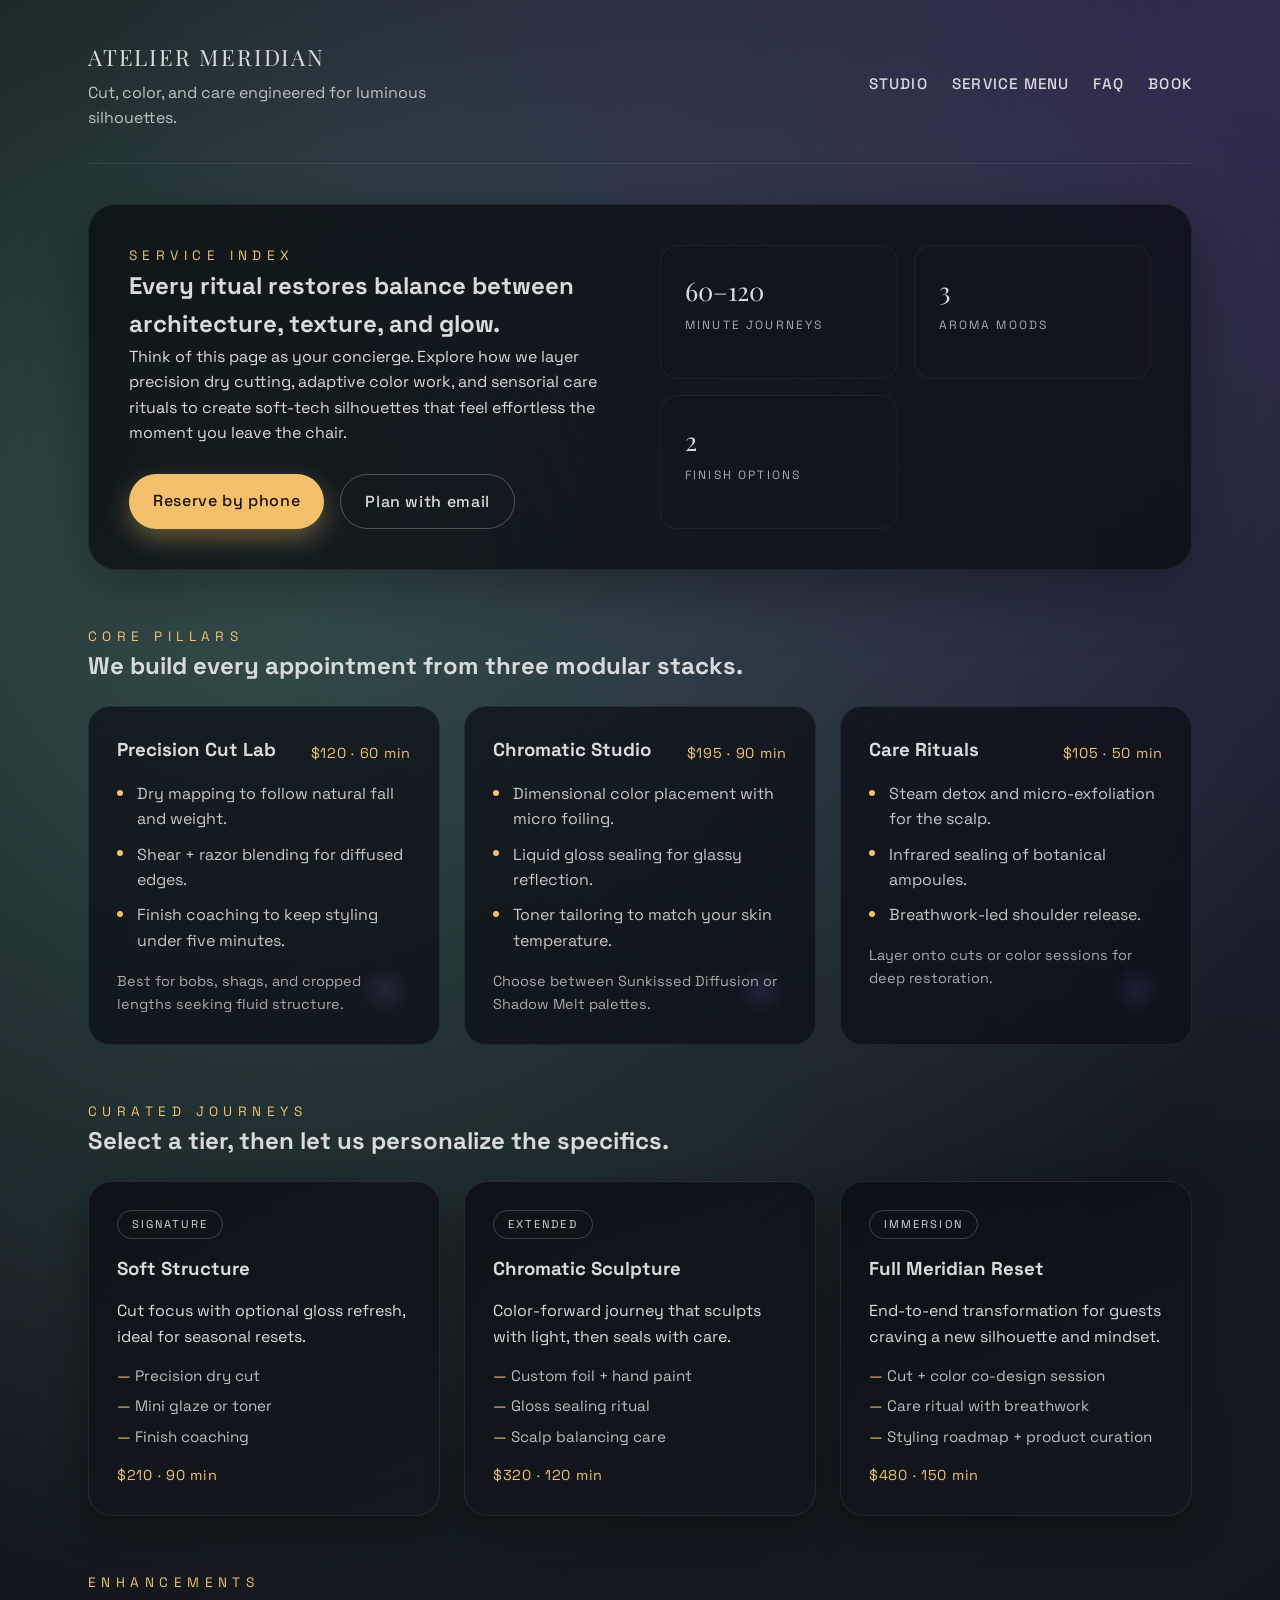
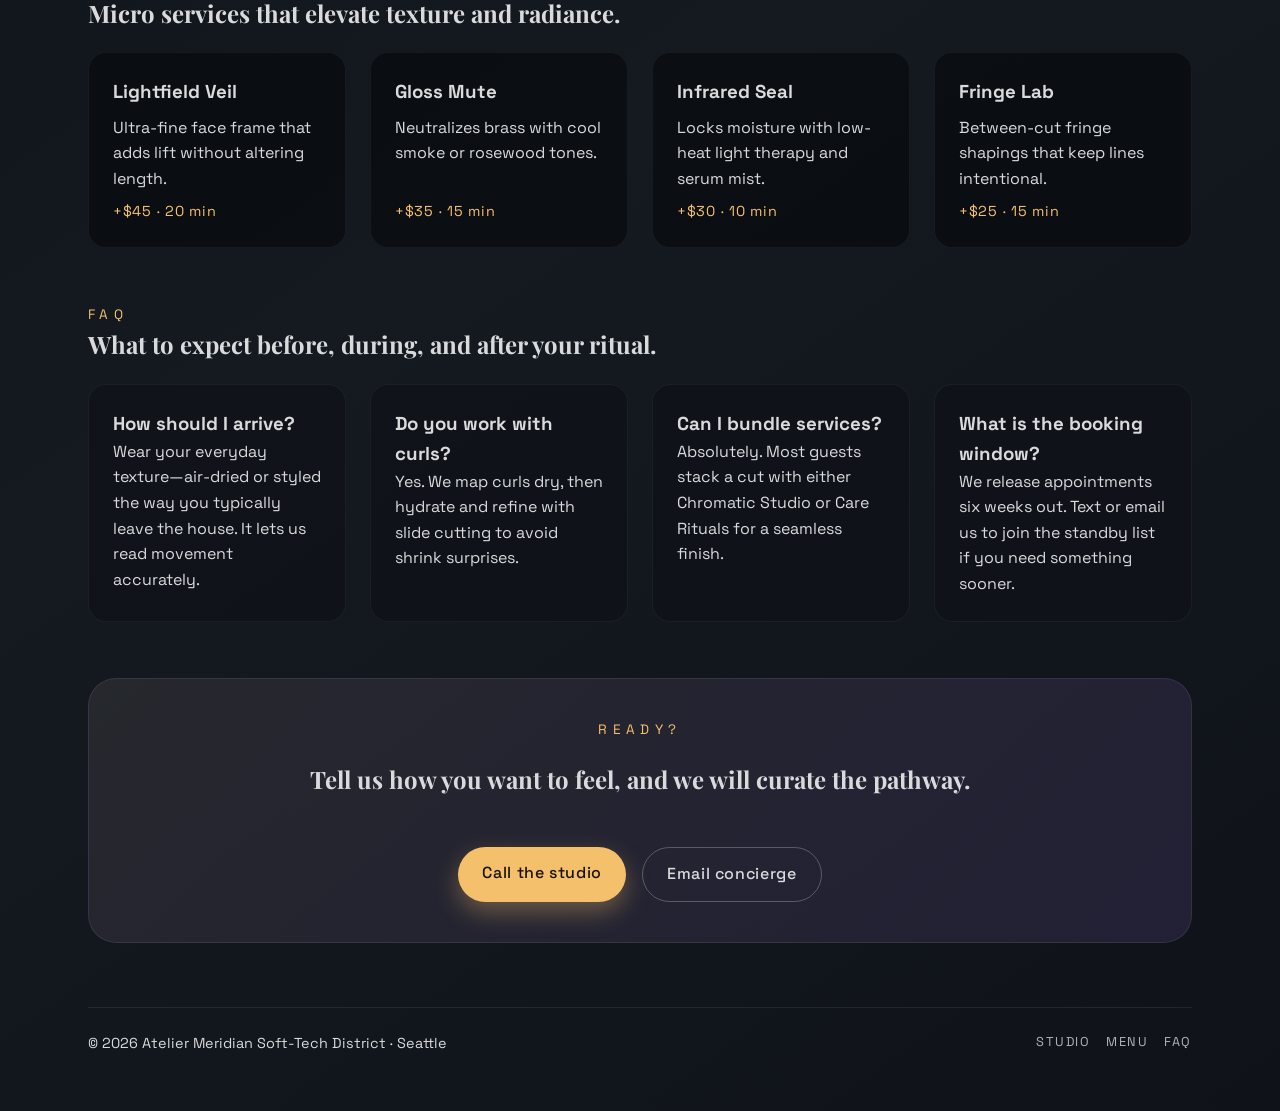
==== services.html @ 2eef6922 "Update README, add services page, and enhance navigation links" ====
<!DOCTYPE html>
<html lang="en">
<head>
    <meta charset="UTF-8">
    <meta name="viewport" content="width=device-width, initial-scale=1.0">
    <title>Services — Atelier Meridian</title>
    <link rel="preconnect" href="https://fonts.googleapis.com">
    <link rel="preconnect" href="https://fonts.gstatic.com" crossorigin>
    <link href="https://fonts.googleapis.com/css2?family=Playfair+Display:wght@500;600&family=Space+Grotesk:wght@400;500&display=swap" rel="stylesheet">
    <link rel="stylesheet" href="styles.css">
</head>
<body>
    <div class="page-shell service-page">
        <header class="hero-header">
            <div class="brand-block">
                <span class="studio-tag">Atelier Meridian</span>
                <p class="studio-note">Cut, color, and care engineered for luminous silhouettes.</p>
            </div>
            <nav class="nav-menu" aria-label="Primary">
                <a href="index.html#home">Studio</a>
                <a href="#cuts">Service Menu</a>
                <a href="#faq">FAQ</a>
                <a href="index.html#booking">Book</a>
            </nav>
        </header>

        <main>
            <section class="services-hero">
                <div class="hero-copy">
                    <p class="eyebrow">Service Index</p>
                    <h1>Every ritual restores balance between architecture, texture, and glow.</h1>
                    <p class="lede">Think of this page as your concierge. Explore how we layer precision dry cutting, adaptive color work, and sensorial care rituals to create soft-tech silhouettes that feel effortless the moment you leave the chair.</p>
                    <div class="hero-cta">
                        <a class="primary" href="tel:+1234567890">Reserve by phone</a>
                        <a class="secondary" href="mailto:hello@ateliermeridian.com?subject=Service%20Inquiry">Plan with email</a>
                    </div>
                </div>
                <div class="service-metrics" aria-label="Key service metrics">
                    <div class="metric">
                        <span class="metric-value">60–120</span>
                        <span class="metric-label">minute journeys</span>
                    </div>
                    <div class="metric">
                        <span class="metric-value">3</span>
                        <span class="metric-label">aroma moods</span>
                    </div>
                    <div class="metric">
                        <span class="metric-value">2</span>
                        <span class="metric-label">finish options</span>
                    </div>
                </div>
            </section>

            <section class="service-stacks" id="cuts">
                <header>
                    <p class="eyebrow">Core Pillars</p>
                    <h2>We build every appointment from three modular stacks.</h2>
                </header>
                <div class="stack-grid">
                    <article class="stack-card">
                        <div class="stack-header">
                            <h3>Precision Cut Lab</h3>
                            <span class="price">$120 · 60 min</span>
                        </div>
                        <ul class="service-list">
                            <li>Dry mapping to follow natural fall and weight.</li>
                            <li>Shear + razor blending for diffused edges.</li>
                            <li>Finish coaching to keep styling under five minutes.</li>
                        </ul>
                        <p class="stack-note">Best for bobs, shags, and cropped lengths seeking fluid structure.</p>
                    </article>
                    <article class="stack-card">
                        <div class="stack-header">
                            <h3>Chromatic Studio</h3>
                            <span class="price">$195 · 90 min</span>
                        </div>
                        <ul class="service-list">
                            <li>Dimensional color placement with micro foiling.</li>
                            <li>Liquid gloss sealing for glassy reflection.</li>
                            <li>Toner tailoring to match your skin temperature.</li>
                        </ul>
                        <p class="stack-note">Choose between Sunkissed Diffusion or Shadow Melt palettes.</p>
                    </article>
                    <article class="stack-card">
                        <div class="stack-header">
                            <h3>Care Rituals</h3>
                            <span class="price">$105 · 50 min</span>
                        </div>
                        <ul class="service-list">
                            <li>Steam detox and micro-exfoliation for the scalp.</li>
                            <li>Infrared sealing of botanical ampoules.</li>
                            <li>Breathwork-led shoulder release.</li>
                        </ul>
                        <p class="stack-note">Layer onto cuts or color sessions for deep restoration.</p>
                    </article>
                </div>
            </section>

            <section class="ritual-tiers" id="tiers">
                <header>
                    <p class="eyebrow">Curated Journeys</p>
                    <h2>Select a tier, then let us personalize the specifics.</h2>
                </header>
                <div class="tier-grid">
                    <article class="tier-card">
                        <div class="tier-badge">Signature</div>
                        <h3>Soft Structure</h3>
                        <p>Cut focus with optional gloss refresh, ideal for seasonal resets.</p>
                        <ul>
                            <li>Precision dry cut</li>
                            <li>Mini glaze or toner</li>
                            <li>Finish coaching</li>
                        </ul>
                        <span class="price">$210 · 90 min</span>
                    </article>
                    <article class="tier-card">
                        <div class="tier-badge">Extended</div>
                        <h3>Chromatic Sculpture</h3>
                        <p>Color-forward journey that sculpts with light, then seals with care.</p>
                        <ul>
                            <li>Custom foil + hand paint</li>
                            <li>Gloss sealing ritual</li>
                            <li>Scalp balancing care</li>
                        </ul>
                        <span class="price">$320 · 120 min</span>
                    </article>
                    <article class="tier-card">
                        <div class="tier-badge">Immersion</div>
                        <h3>Full Meridian Reset</h3>
                        <p>End-to-end transformation for guests craving a new silhouette and mindset.</p>
                        <ul>
                            <li>Cut + color co-design session</li>
                            <li>Care ritual with breathwork</li>
                            <li>Styling roadmap + product curation</li>
                        </ul>
                        <span class="price">$480 · 150 min</span>
                    </article>
                </div>
            </section>

            <section class="addons" id="addons">
                <header>
                    <p class="eyebrow">Enhancements</p>
                    <h2>Micro services that elevate texture and radiance.</h2>
                </header>
                <div class="addon-grid">
                    <article>
                        <h3>Lightfield Veil</h3>
                        <p>Ultra-fine face frame that adds lift without altering length.</p>
                        <span class="price">+$45 · 20 min</span>
                    </article>
                    <article>
                        <h3>Gloss Mute</h3>
                        <p>Neutralizes brass with cool smoke or rosewood tones.</p>
                        <span class="price">+$35 · 15 min</span>
                    </article>
                    <article>
                        <h3>Infrared Seal</h3>
                        <p>Locks moisture with low-heat light therapy and serum mist.</p>
                        <span class="price">+$30 · 10 min</span>
                    </article>
                    <article>
                        <h3>Fringe Lab</h3>
                        <p>Between-cut fringe shapings that keep lines intentional.</p>
                        <span class="price">+$25 · 15 min</span>
                    </article>
                </div>
            </section>

            <section class="service-faq" id="faq">
                <header>
                    <p class="eyebrow">FAQ</p>
                    <h2>What to expect before, during, and after your ritual.</h2>
                </header>
                <div class="faq-grid">
                    <article class="faq-item">
                        <h3>How should I arrive?</h3>
                        <p>Wear your everyday texture—air-dried or styled the way you typically leave the house. It lets us read movement accurately.</p>
                    </article>
                    <article class="faq-item">
                        <h3>Do you work with curls?</h3>
                        <p>Yes. We map curls dry, then hydrate and refine with slide cutting to avoid shrink surprises.</p>
                    </article>
                    <article class="faq-item">
                        <h3>Can I bundle services?</h3>
                        <p>Absolutely. Most guests stack a cut with either Chromatic Studio or Care Rituals for a seamless finish.</p>
                    </article>
                    <article class="faq-item">
                        <h3>What is the booking window?</h3>
                        <p>We release appointments six weeks out. Text or email us to join the standby list if you need something sooner.</p>
                    </article>
                </div>
            </section>

            <section class="service-cta-final">
                <p class="eyebrow">Ready?</p>
                <h2>Tell us how you want to feel, and we will curate the pathway.</h2>
                <div class="hero-cta">
                    <a class="primary" href="tel:+1234567890">Call the studio</a>
                    <a class="secondary" href="mailto:hello@ateliermeridian.com?subject=Book%20a%20Ritual">Email concierge</a>
                </div>
            </section>
        </main>

        <footer class="site-footer">
            <div>
                <span>© 2026 Atelier Meridian</span>
                <span>Soft-Tech District · Seattle</span>
            </div>
            <div class="footer-nav">
                <a href="index.html#home">Studio</a>
                <a href="#cuts">Menu</a>
                <a href="#faq">FAQ</a>
            </div>
        </footer>
    </div>
</body>
</html>
---- styles.css ----
:root {
    --ink: #0e1116;
    --charcoal: #1d232b;
    --sand: #f3efe8;
    --gold: #f5c06b;
    --blush: #ffdad2;
    --glow: #8cd7c4;
    --accent: #a37bff;
    --text: #d9dadc;
}

* {
    box-sizing: border-box;
    margin: 0;
    padding: 0;
}

body {
    font-family: "Space Grotesk", "Segoe UI", sans-serif;
    background: radial-gradient(circle at top right, rgba(163, 123, 255, 0.25), transparent 40%),
                radial-gradient(circle at 20% 20%, rgba(140, 215, 196, 0.3), transparent 45%),
                linear-gradient(145deg, #0a0d12, #141a20 60%, #0f1319);
    color: var(--text);
    min-height: 100vh;
    line-height: 1.6;
}

.page-shell {
    max-width: 1200px;
    margin: 0 auto;
    padding: 2.5rem clamp(1rem, 4vw, 3rem) 3.5rem;
}

.service-page main {
    margin-top: 2.5rem;
    gap: 3.5rem;
}

.services-hero {
    display: grid;
    grid-template-columns: repeat(auto-fit, minmax(280px, 1fr));
    gap: 2.5rem;
    padding: 2.5rem;
    border-radius: 28px;
    background: rgba(8, 10, 15, 0.72);
    border: 1px solid rgba(255, 255, 255, 0.06);
    box-shadow: 0 20px 60px rgba(0, 0, 0, 0.35);
}

.service-metrics {
    display: grid;
    grid-template-columns: repeat(auto-fit, minmax(160px, 1fr));
    gap: 1rem;
}

.metric {
    padding: 1.5rem;
    border-radius: 18px;
    background: rgba(20, 22, 30, 0.7);
    border: 1px solid rgba(255, 255, 255, 0.05);
}

.metric-value {
    display: block;
    font-family: "Playfair Display", serif;
    font-size: 1.6rem;
}

.metric-label {
    letter-spacing: 0.18em;
    text-transform: uppercase;
    font-size: 0.75rem;
    color: rgba(217, 218, 220, 0.75);
}

.hero-header {
    display: flex;
    flex-wrap: wrap;
    justify-content: space-between;
    align-items: center;
    gap: 1.5rem;
    padding-bottom: 2rem;
    border-bottom: 1px solid rgba(255, 255, 255, 0.08);
}

.brand-block {
    max-width: 420px;
}

.studio-tag {
    font-family: "Playfair Display", serif;
    font-size: 1.4rem;
    letter-spacing: 0.08em;
    text-transform: uppercase;
}

.studio-note {
    margin-top: 0.25rem;
    color: rgba(217, 218, 220, 0.85);
}

.nav-menu {
    display: flex;
    gap: 1.5rem;
    font-size: 0.95rem;
}

.nav-menu a {
    text-decoration: none;
    color: var(--text);
    letter-spacing: 0.08em;
    text-transform: uppercase;
    font-weight: 500;
    position: relative;
    padding-bottom: 0.15rem;
    transition: color 0.2s ease;
}

.nav-menu a::after {
    content: "";
    position: absolute;
    left: 0;
    bottom: 0;
    width: 100%;
    height: 1px;
    background: var(--gold);
    transform: scaleX(0);
    transform-origin: left;
    transition: transform 0.25s ease;
}

.nav-menu a:hover {
    color: var(--gold);
}

.nav-menu a:hover::after {
    transform: scaleX(1);
}

main {
    display: flex;
    flex-direction: column;
    gap: 4.5rem;
    margin-top: 3rem;
}

.hero {
    display: grid;
    grid-template-columns: repeat(auto-fit, minmax(280px, 1fr));
    gap: 2rem;
    padding: 2.5rem;
    border-radius: 24px;
    background: rgba(8, 10, 15, 0.65);
    box-shadow: 0 20px 50px rgba(0, 0, 0, 0.35);
    border: 1px solid rgba(255, 255, 255, 0.05);
    position: relative;
    overflow: hidden;
}

.hero::before {
    content: "";
    position: absolute;
    inset: -40% auto auto 40%;
    width: 200px;
    height: 200px;
    background: radial-gradient(circle, rgba(245, 192, 107, 0.6), transparent 60%);
    animation: floatGlow 8s ease-in-out infinite;
}

@keyframes floatGlow {
    0%, 100% { transform: translateY(0); opacity: 0.9; }
    50% { transform: translateY(-20px); opacity: 0.5; }
}

.hero-content h1 {
    font-family: "Playfair Display", serif;
    font-size: clamp(2.6rem, 5vw, 3.8rem);
    line-height: 1.1;
    margin: 0.75rem 0 1rem;
}

.hero-content .lede {
    color: rgba(217, 218, 220, 0.85);
    max-width: 460px;
}

.eyebrow {
    font-size: 0.85rem;
    letter-spacing: 0.4em;
    text-transform: uppercase;
    color: var(--gold);
}

.hero-cta {
    margin-top: 1.75rem;
    display: flex;
    flex-wrap: wrap;
    gap: 1rem;
}

.hero-cta a,
.contact-options a {
    text-decoration: none;
    font-weight: 500;
    letter-spacing: 0.04em;
    padding: 0.85rem 1.5rem;
    border-radius: 999px;
    transition: transform 0.25s ease, box-shadow 0.25s ease;
}

.primary {
    background: var(--gold);
    color: #1a1206;
    box-shadow: 0 10px 25px rgba(245, 192, 107, 0.35);
}

.secondary {
    border: 1px solid rgba(255, 255, 255, 0.25);
    color: var(--text);
}

.hero-cta a:hover,
.contact-options a:hover {
    transform: translateY(-2px);
}

.hero-panel {
    display: grid;
    grid-template-columns: repeat(auto-fit, minmax(120px, 1fr));
    gap: 1rem;
    align-self: center;
}

.stat {
    background: rgba(20, 20, 25, 0.6);
    border: 1px solid rgba(255, 255, 255, 0.06);
    border-radius: 16px;
    padding: 1.25rem;
    text-align: center;
}

.stat-value {
    display: block;
    font-size: 1.4rem;
    font-weight: 600;
}

.services, .artists, .booking {
    display: flex;
    flex-direction: column;
    gap: 1.5rem;
}

.service-stacks,
.ritual-tiers,
.addons,
.service-faq,
.service-cta-final {
    display: flex;
    flex-direction: column;
    gap: 1.25rem;
}

.stack-grid,
.tier-grid,
.addon-grid,
.faq-grid {
    display: grid;
    gap: 1.5rem;
}

.stack-grid {
    grid-template-columns: repeat(auto-fit, minmax(260px, 1fr));
}

.stack-card {
    background: rgba(10, 14, 20, 0.7);
    border-radius: 22px;
    border: 1px solid rgba(255, 255, 255, 0.07);
    padding: 1.75rem;
    display: flex;
    flex-direction: column;
    gap: 1rem;
    position: relative;
    overflow: hidden;
}

.stack-card::after {
    content: "";
    position: absolute;
    inset: auto 1.5rem 1.5rem auto;
    width: 60px;
    height: 60px;
    border-radius: 50%;
    background: radial-gradient(circle, rgba(163, 123, 255, 0.45), transparent 60%);
    opacity: 0.25;
}

.stack-header {
    display: flex;
    justify-content: space-between;
    align-items: center;
    gap: 1rem;
}

.service-list {
    list-style: none;
    display: flex;
    flex-direction: column;
    gap: 0.6rem;
    color: rgba(217, 218, 220, 0.9);
}

.service-list li {
    position: relative;
    padding-left: 1.25rem;
}

.service-list li::before {
    content: "";
    position: absolute;
    left: 0;
    top: 0.55rem;
    width: 6px;
    height: 6px;
    border-radius: 50%;
    background: var(--gold);
}

.stack-note {
    color: rgba(217, 218, 220, 0.75);
    font-size: 0.9rem;
}

.tier-grid {
    grid-template-columns: repeat(auto-fit, minmax(240px, 1fr));
}

.tier-card {
    border-radius: 24px;
    border: 1px solid rgba(255, 255, 255, 0.08);
    background: linear-gradient(160deg, rgba(10, 14, 20, 0.85), rgba(20, 24, 32, 0.7));
    padding: 1.75rem;
    display: flex;
    flex-direction: column;
    gap: 0.9rem;
    box-shadow: 0 15px 35px rgba(0, 0, 0, 0.35);
}

.tier-card ul {
    list-style: none;
    display: flex;
    flex-direction: column;
    gap: 0.4rem;
    font-size: 0.95rem;
    color: rgba(217, 218, 220, 0.85);
}

.tier-card ul li::before {
    content: "— ";
    color: var(--gold);
}

.tier-badge {
    align-self: flex-start;
    padding: 0.3rem 0.9rem;
    border-radius: 999px;
    border: 1px solid rgba(255, 255, 255, 0.2);
    text-transform: uppercase;
    letter-spacing: 0.18em;
    font-size: 0.7rem;
}

.addons header h2,
.service-faq header h2,
.service-cta-final h2 {
    font-family: "Playfair Display", serif;
}

.addon-grid {
    grid-template-columns: repeat(auto-fit, minmax(200px, 1fr));
}

.addon-grid article {
    border-radius: 18px;
    border: 1px solid rgba(255, 255, 255, 0.05);
    background: rgba(8, 10, 15, 0.7);
    padding: 1.5rem;
    display: flex;
    flex-direction: column;
    gap: 0.5rem;
}

.faq-grid {
    grid-template-columns: repeat(auto-fit, minmax(220px, 1fr));
}

.faq-item {
    padding: 1.5rem;
    border-radius: 18px;
    border: 1px solid rgba(255, 255, 255, 0.05);
    background: rgba(15, 18, 25, 0.75);
}

.service-cta-final {
    align-items: center;
    text-align: center;
    padding: 2.5rem;
    border-radius: 28px;
    border: 1px solid rgba(255, 255, 255, 0.08);
    background: linear-gradient(135deg, rgba(255, 218, 210, 0.08), rgba(163, 123, 255, 0.12));
}

.services header h2,
.artists header h2,
.booking h2 {
    font-family: "Playfair Display", serif;
    font-size: clamp(1.8rem, 3vw, 2.5rem);
}

.service-grid,
.artist-profiles {
    display: grid;
    grid-template-columns: repeat(auto-fit, minmax(240px, 1fr));
    gap: 1.5rem;
}

.service-grid article,
.artist-profiles article {
    background: rgba(10, 14, 20, 0.65);
    border-radius: 18px;
    border: 1px solid rgba(255, 255, 255, 0.05);
    padding: 1.5rem;
    min-height: 200px;
    display: flex;
    flex-direction: column;
    gap: 0.5rem;
    transition: transform 0.3s ease, border-color 0.3s ease;
}

.service-grid article:hover,
.artist-profiles article:hover {
    transform: translateY(-6px);
    border-color: rgba(245, 192, 107, 0.4);
}

.price {
    font-size: 0.9rem;
    letter-spacing: 0.05em;
    color: var(--gold);
    margin-top: auto;
}

.booking {
    align-items: center;
}

.booking-card {
    width: min(100%, 640px);
    background: linear-gradient(135deg, rgba(255, 218, 210, 0.08), rgba(140, 215, 196, 0.12));
    border-radius: 28px;
    border: 1px solid rgba(255, 255, 255, 0.1);
    padding: 2.5rem;
    text-align: center;
    backdrop-filter: blur(8px);
}

.contact-options {
    margin-top: 2rem;
    display: flex;
    flex-wrap: wrap;
    justify-content: center;
    gap: 1rem;
}

.site-footer {
    margin-top: 4rem;
    padding-top: 1.5rem;
    border-top: 1px solid rgba(255, 255, 255, 0.08);
    display: flex;
    flex-wrap: wrap;
    justify-content: space-between;
    gap: 1rem;
    font-size: 0.9rem;
}

.footer-nav {
    display: flex;
    gap: 1rem;
}

.footer-nav a {
    color: rgba(217, 218, 220, 0.8);
    text-decoration: none;
    letter-spacing: 0.12em;
    text-transform: uppercase;
    font-size: 0.8rem;
}

@media (max-width: 640px) {
    .hero-header {
        flex-direction: column;
        align-items: flex-start;
    }

    .nav-menu {
        width: 100%;
        justify-content: space-between;
    }

    .hero,
    .booking-card,
    .services-hero,
    .service-cta-final {
        padding: 1.75rem;
    }

    .service-metrics {
        grid-template-columns: 1fr;
    }
}
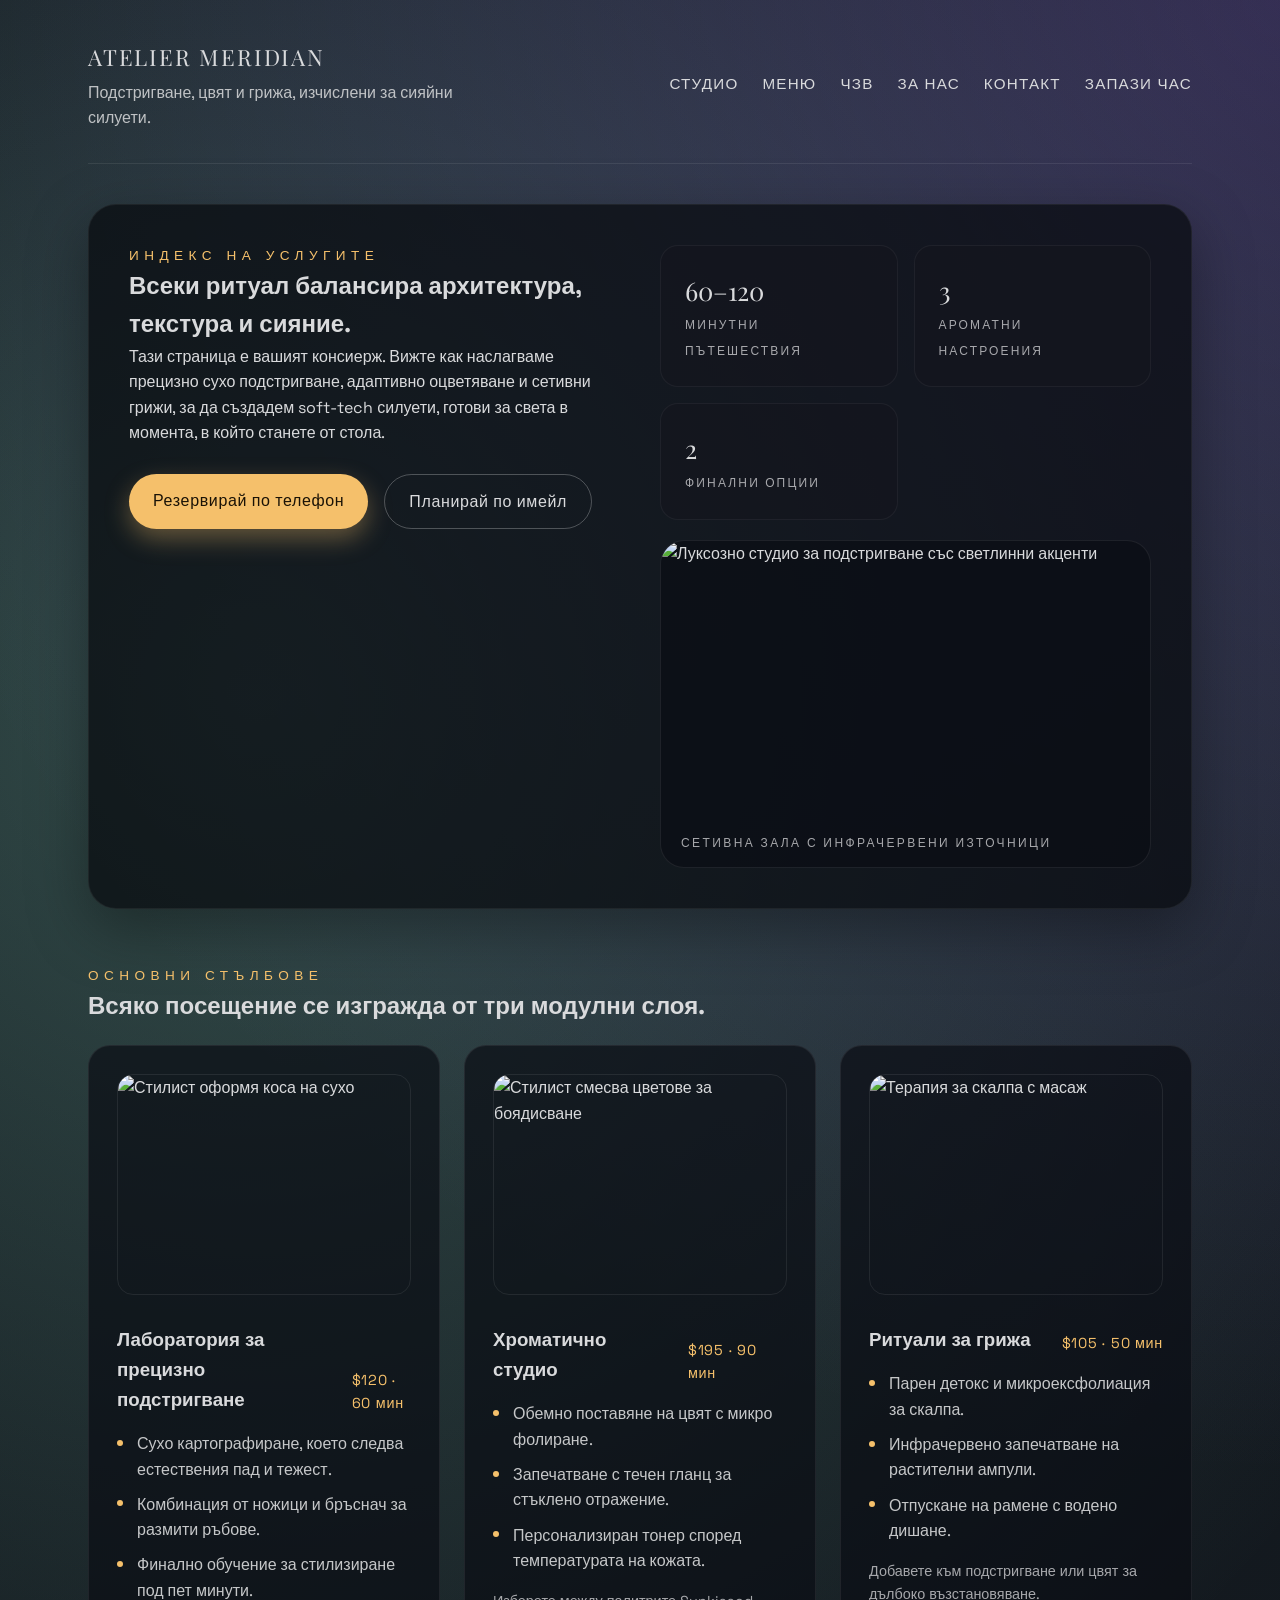
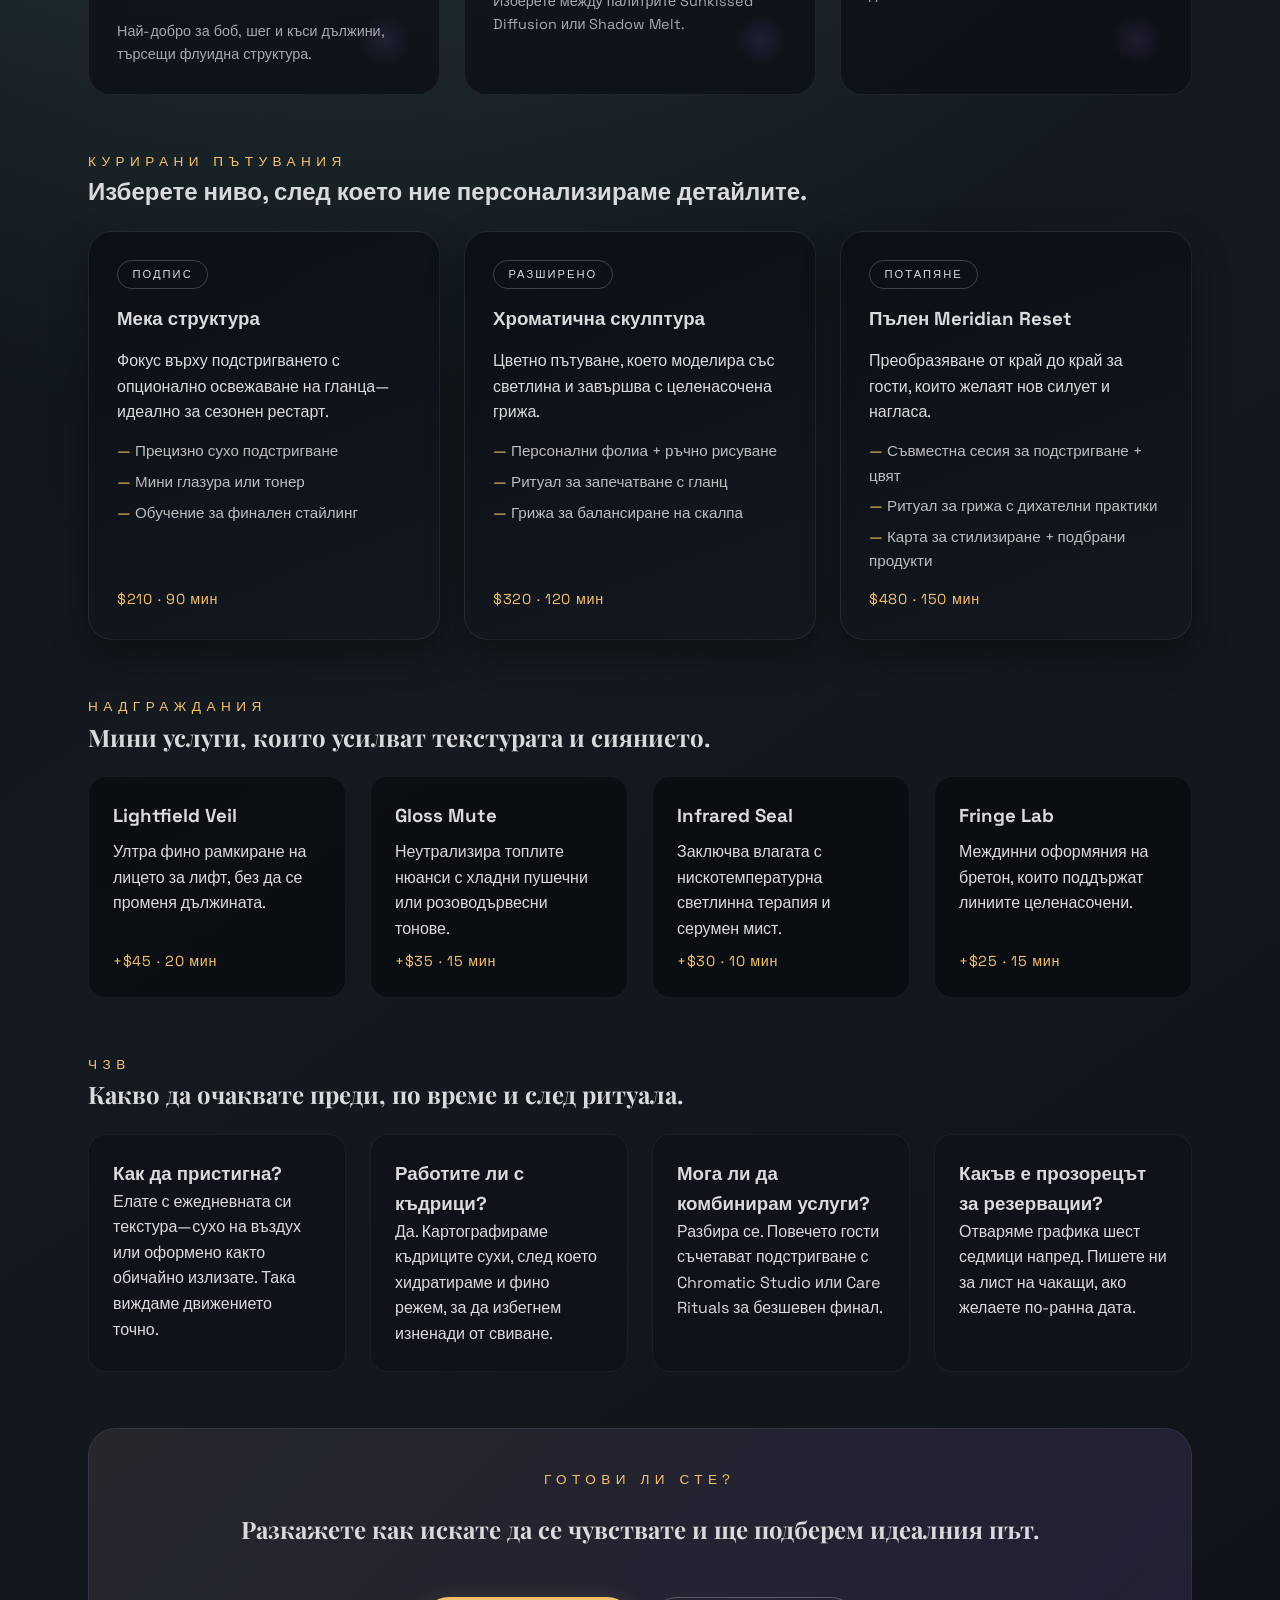
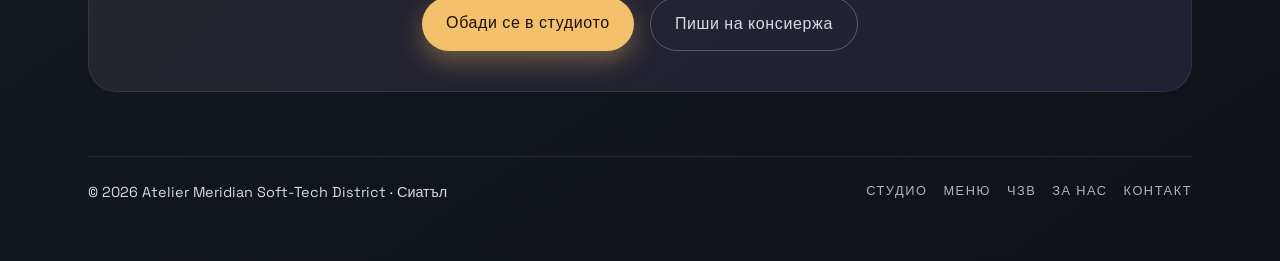
==== commit a79cea32: "Translate website content to Bulgarian, update HTML structure, and enhance CSS styles for improved l" ====
--- a/services.html
+++ b/services.html
@@ -1,9 +1,9 @@
 <!DOCTYPE html>
-<html lang="en">
+<html lang="bg">
 <head>
     <meta charset="UTF-8">
     <meta name="viewport" content="width=device-width, initial-scale=1.0">
-    <title>Services — Atelier Meridian</title>
+    <title>Услуги — Atelier Meridian</title>
     <link rel="preconnect" href="https://fonts.googleapis.com">
     <link rel="preconnect" href="https://fonts.gstatic.com" crossorigin>
     <link href="https://fonts.googleapis.com/css2?family=Playfair+Display:wght@500;600&family=Space+Grotesk:wght@400;500&display=swap" rel="stylesheet">
@@ -14,190 +14,201 @@
         <header class="hero-header">
             <div class="brand-block">
                 <span class="studio-tag">Atelier Meridian</span>
-                <p class="studio-note">Cut, color, and care engineered for luminous silhouettes.</p>
+                <p class="studio-note">Подстригване, цвят и грижа, изчислени за сияйни силуети.</p>
             </div>
             <nav class="nav-menu" aria-label="Primary">
-                <a href="index.html#home">Studio</a>
-                <a href="#cuts">Service Menu</a>
-                <a href="#faq">FAQ</a>
-                <a href="index.html#booking">Book</a>
+                <a href="index.html#home">Студио</a>
+                <a href="#cuts">Меню</a>
+                <a href="#faq">ЧЗВ</a>
+                <a href="about.html">За нас</a>
+                <a href="contact.html">Контакт</a>
+                <a href="index.html#booking">Запази час</a>
             </nav>
         </header>
 
         <main>
             <section class="services-hero">
                 <div class="hero-copy">
-                    <p class="eyebrow">Service Index</p>
-                    <h1>Every ritual restores balance between architecture, texture, and glow.</h1>
-                    <p class="lede">Think of this page as your concierge. Explore how we layer precision dry cutting, adaptive color work, and sensorial care rituals to create soft-tech silhouettes that feel effortless the moment you leave the chair.</p>
+                    <p class="eyebrow">Индекс на услугите</p>
+                    <h1>Всеки ритуал балансира архитектура, текстура и сияние.</h1>
+                    <p class="lede">Тази страница е вашият консиерж. Вижте как наслагваме прецизно сухо подстригване, адаптивно оцветяване и сетивни грижи, за да създадем soft-tech силуети, готови за света в момента, в който станете от стола.</p>
                     <div class="hero-cta">
-                        <a class="primary" href="tel:+1234567890">Reserve by phone</a>
-                        <a class="secondary" href="mailto:hello@ateliermeridian.com?subject=Service%20Inquiry">Plan with email</a>
+                        <a class="primary" href="tel:+1234567890">Резервирай по телефон</a>
+                        <a class="secondary" href="mailto:hello@ateliermeridian.com?subject=Запитване%20за%20услуга">Планирай по имейл</a>
                     </div>
                 </div>
-                <div class="service-metrics" aria-label="Key service metrics">
-                    <div class="metric">
-                        <span class="metric-value">60–120</span>
-                        <span class="metric-label">minute journeys</span>
+                <div class="services-aside">
+                    <div class="service-metrics" aria-label="Ключови показатели">
+                        <div class="metric">
+                            <span class="metric-value">60–120</span>
+                            <span class="metric-label">минутни пътешествия</span>
+                        </div>
+                        <div class="metric">
+                            <span class="metric-value">3</span>
+                            <span class="metric-label">ароматни настроения</span>
+                        </div>
+                        <div class="metric">
+                            <span class="metric-value">2</span>
+                            <span class="metric-label">финални опции</span>
+                        </div>
                     </div>
-                    <div class="metric">
-                        <span class="metric-value">3</span>
-                        <span class="metric-label">aroma moods</span>
-                    </div>
-                    <div class="metric">
-                        <span class="metric-value">2</span>
-                        <span class="metric-label">finish options</span>
-                    </div>
+                    <figure class="services-image">
+                        <img src="https://images.unsplash.com/photo-1494790108377-be9c29b29330?auto=format&fit=crop&w=900&q=80" alt="Луксозно студио за подстригване със светлинни акценти" loading="lazy">
+                        <figcaption>Сетивна зала с инфрачервени източници</figcaption>
+                    </figure>
                 </div>
             </section>
 
             <section class="service-stacks" id="cuts">
                 <header>
-                    <p class="eyebrow">Core Pillars</p>
-                    <h2>We build every appointment from three modular stacks.</h2>
+                    <p class="eyebrow">Основни стълбове</p>
+                    <h2>Всяко посещение се изгражда от три модулни слоя.</h2>
                 </header>
                 <div class="stack-grid">
                     <article class="stack-card">
+                        <img class="stack-photo" src="https://images.unsplash.com/photo-1505693416388-ac5ce068fe85?auto=format&fit=crop&w=700&q=80" alt="Стилист оформя коса на сухо" loading="lazy">
                         <div class="stack-header">
-                            <h3>Precision Cut Lab</h3>
-                            <span class="price">$120 · 60 min</span>
+                            <h3>Лаборатория за прецизно подстригване</h3>
+                            <span class="price">$120 · 60 мин</span>
                         </div>
                         <ul class="service-list">
-                            <li>Dry mapping to follow natural fall and weight.</li>
-                            <li>Shear + razor blending for diffused edges.</li>
-                            <li>Finish coaching to keep styling under five minutes.</li>
-                        </ul>
-                        <p class="stack-note">Best for bobs, shags, and cropped lengths seeking fluid structure.</p>
+                            <li>Сухо картографиране, което следва естествения пад и тежест.</li>
+                            <li>Комбинация от ножици и бръснач за размити ръбове.</li>
+                            <li>Финално обучение за стилизиране под пет минути.</li>
+                        </ul>
+                        <p class="stack-note">Най-добро за боб, шег и къси дължини, търсещи флуидна структура.</p>
                     </article>
                     <article class="stack-card">
+                        <img class="stack-photo" src="https://images.unsplash.com/photo-1519741497674-611481863552?auto=format&fit=crop&w=700&q=80" alt="Стилист смесва цветове за боядисване" loading="lazy">
                         <div class="stack-header">
-                            <h3>Chromatic Studio</h3>
-                            <span class="price">$195 · 90 min</span>
+                            <h3>Хроматично студио</h3>
+                            <span class="price">$195 · 90 мин</span>
                         </div>
                         <ul class="service-list">
-                            <li>Dimensional color placement with micro foiling.</li>
-                            <li>Liquid gloss sealing for glassy reflection.</li>
-                            <li>Toner tailoring to match your skin temperature.</li>
-                        </ul>
-                        <p class="stack-note">Choose between Sunkissed Diffusion or Shadow Melt palettes.</p>
+                            <li>Обемно поставяне на цвят с микро фолиране.</li>
+                            <li>Запечатване с течен гланц за стъклено отражение.</li>
+                            <li>Персонализиран тонер според температурата на кожата.</li>
+                        </ul>
+                        <p class="stack-note">Изберете между палитрите Sunkissed Diffusion или Shadow Melt.</p>
                     </article>
                     <article class="stack-card">
+                        <img class="stack-photo" src="https://images.unsplash.com/photo-1511296265584-97fbbe0f17b0?auto=format&fit=crop&w=700&q=80" alt="Терапия за скалпа с масаж" loading="lazy">
                         <div class="stack-header">
-                            <h3>Care Rituals</h3>
-                            <span class="price">$105 · 50 min</span>
+                            <h3>Ритуали за грижа</h3>
+                            <span class="price">$105 · 50 мин</span>
                         </div>
                         <ul class="service-list">
-                            <li>Steam detox and micro-exfoliation for the scalp.</li>
-                            <li>Infrared sealing of botanical ampoules.</li>
-                            <li>Breathwork-led shoulder release.</li>
-                        </ul>
-                        <p class="stack-note">Layer onto cuts or color sessions for deep restoration.</p>
+                            <li>Парен детокс и микроексфолиация за скалпа.</li>
+                            <li>Инфрачервено запечатване на растителни ампули.</li>
+                            <li>Отпускане на рамене с водено дишане.</li>
+                        </ul>
+                        <p class="stack-note">Добавете към подстригване или цвят за дълбоко възстановяване.</p>
                     </article>
                 </div>
             </section>
 
             <section class="ritual-tiers" id="tiers">
                 <header>
-                    <p class="eyebrow">Curated Journeys</p>
-                    <h2>Select a tier, then let us personalize the specifics.</h2>
+                    <p class="eyebrow">Курирани пътувания</p>
+                    <h2>Изберете ниво, след което ние персонализираме детайлите.</h2>
                 </header>
                 <div class="tier-grid">
                     <article class="tier-card">
-                        <div class="tier-badge">Signature</div>
-                        <h3>Soft Structure</h3>
-                        <p>Cut focus with optional gloss refresh, ideal for seasonal resets.</p>
+                        <div class="tier-badge">Подпис</div>
+                        <h3>Мека структура</h3>
+                        <p>Фокус върху подстригването с опционално освежаване на гланца—идеално за сезонен рестарт.</p>
                         <ul>
-                            <li>Precision dry cut</li>
-                            <li>Mini glaze or toner</li>
-                            <li>Finish coaching</li>
-                        </ul>
-                        <span class="price">$210 · 90 min</span>
+                            <li>Прецизно сухо подстригване</li>
+                            <li>Мини глазура или тонер</li>
+                            <li>Обучение за финален стайлинг</li>
+                        </ul>
+                        <span class="price">$210 · 90 мин</span>
                     </article>
                     <article class="tier-card">
-                        <div class="tier-badge">Extended</div>
-                        <h3>Chromatic Sculpture</h3>
-                        <p>Color-forward journey that sculpts with light, then seals with care.</p>
+                        <div class="tier-badge">Разширено</div>
+                        <h3>Хроматична скулптура</h3>
+                        <p>Цветно пътуване, което моделира със светлина и завършва с целенасочена грижа.</p>
                         <ul>
-                            <li>Custom foil + hand paint</li>
-                            <li>Gloss sealing ritual</li>
-                            <li>Scalp balancing care</li>
-                        </ul>
-                        <span class="price">$320 · 120 min</span>
+                            <li>Персонални фолиа + ръчно рисуване</li>
+                            <li>Ритуал за запечатване с гланц</li>
+                            <li>Грижа за балансиране на скалпа</li>
+                        </ul>
+                        <span class="price">$320 · 120 мин</span>
                     </article>
                     <article class="tier-card">
-                        <div class="tier-badge">Immersion</div>
-                        <h3>Full Meridian Reset</h3>
-                        <p>End-to-end transformation for guests craving a new silhouette and mindset.</p>
+                        <div class="tier-badge">Потапяне</div>
+                        <h3>Пълен Meridian Reset</h3>
+                        <p>Преобразяване от край до край за гости, които желаят нов силует и нагласа.</p>
                         <ul>
-                            <li>Cut + color co-design session</li>
-                            <li>Care ritual with breathwork</li>
-                            <li>Styling roadmap + product curation</li>
-                        </ul>
-                        <span class="price">$480 · 150 min</span>
+                            <li>Съвместна сесия за подстригване + цвят</li>
+                            <li>Ритуал за грижа с дихателни практики</li>
+                            <li>Карта за стилизиране + подбрани продукти</li>
+                        </ul>
+                        <span class="price">$480 · 150 мин</span>
                     </article>
                 </div>
             </section>
 
             <section class="addons" id="addons">
                 <header>
-                    <p class="eyebrow">Enhancements</p>
-                    <h2>Micro services that elevate texture and radiance.</h2>
+                    <p class="eyebrow">Надграждания</p>
+                    <h2>Мини услуги, които усилват текстурата и сиянието.</h2>
                 </header>
                 <div class="addon-grid">
                     <article>
                         <h3>Lightfield Veil</h3>
-                        <p>Ultra-fine face frame that adds lift without altering length.</p>
-                        <span class="price">+$45 · 20 min</span>
+                        <p>Ултра фино рамкиране на лицето за лифт, без да се променя дължината.</p>
+                        <span class="price">+$45 · 20 мин</span>
                     </article>
                     <article>
                         <h3>Gloss Mute</h3>
-                        <p>Neutralizes brass with cool smoke or rosewood tones.</p>
-                        <span class="price">+$35 · 15 min</span>
+                        <p>Неутрализира топлите нюанси с хладни пушечни или розоводървесни тонове.</p>
+                        <span class="price">+$35 · 15 мин</span>
                     </article>
                     <article>
                         <h3>Infrared Seal</h3>
-                        <p>Locks moisture with low-heat light therapy and serum mist.</p>
-                        <span class="price">+$30 · 10 min</span>
+                        <p>Заключва влагата с нискотемпературна светлинна терапия и серумен мист.</p>
+                        <span class="price">+$30 · 10 мин</span>
                     </article>
                     <article>
                         <h3>Fringe Lab</h3>
-                        <p>Between-cut fringe shapings that keep lines intentional.</p>
-                        <span class="price">+$25 · 15 min</span>
+                        <p>Междинни оформяния на бретон, които поддържат линиите целенасочени.</p>
+                        <span class="price">+$25 · 15 мин</span>
                     </article>
                 </div>
             </section>
 
             <section class="service-faq" id="faq">
                 <header>
-                    <p class="eyebrow">FAQ</p>
-                    <h2>What to expect before, during, and after your ritual.</h2>
+                    <p class="eyebrow">ЧЗВ</p>
+                    <h2>Какво да очаквате преди, по време и след ритуала.</h2>
                 </header>
                 <div class="faq-grid">
                     <article class="faq-item">
-                        <h3>How should I arrive?</h3>
-                        <p>Wear your everyday texture—air-dried or styled the way you typically leave the house. It lets us read movement accurately.</p>
-                    </article>
-                    <article class="faq-item">
-                        <h3>Do you work with curls?</h3>
-                        <p>Yes. We map curls dry, then hydrate and refine with slide cutting to avoid shrink surprises.</p>
-                    </article>
-                    <article class="faq-item">
-                        <h3>Can I bundle services?</h3>
-                        <p>Absolutely. Most guests stack a cut with either Chromatic Studio or Care Rituals for a seamless finish.</p>
-                    </article>
-                    <article class="faq-item">
-                        <h3>What is the booking window?</h3>
-                        <p>We release appointments six weeks out. Text or email us to join the standby list if you need something sooner.</p>
+                        <h3>Как да пристигна?</h3>
+                        <p>Елате с ежедневната си текстура—сухо на въздух или оформено както обичайно излизате. Така виждаме движението точно.</p>
+                    </article>
+                    <article class="faq-item">
+                        <h3>Работите ли с къдрици?</h3>
+                        <p>Да. Картографираме къдриците сухи, след което хидратираме и фино режем, за да избегнем изненади от свиване.</p>
+                    </article>
+                    <article class="faq-item">
+                        <h3>Мога ли да комбинирам услуги?</h3>
+                        <p>Разбира се. Повечето гости съчетават подстригване с Chromatic Studio или Care Rituals за безшевен финал.</p>
+                    </article>
+                    <article class="faq-item">
+                        <h3>Какъв е прозорецът за резервации?</h3>
+                        <p>Отваряме графика шест седмици напред. Пишете ни за лист на чакащи, ако желаете по-ранна дата.</p>
                     </article>
                 </div>
             </section>
 
             <section class="service-cta-final">
-                <p class="eyebrow">Ready?</p>
-                <h2>Tell us how you want to feel, and we will curate the pathway.</h2>
+                <p class="eyebrow">Готови ли сте?</p>
+                <h2>Разкажете как искате да се чувствате и ще подберем идеалния път.</h2>
                 <div class="hero-cta">
-                    <a class="primary" href="tel:+1234567890">Call the studio</a>
-                    <a class="secondary" href="mailto:hello@ateliermeridian.com?subject=Book%20a%20Ritual">Email concierge</a>
+                    <a class="primary" href="tel:+1234567890">Обади се в студиото</a>
+                    <a class="secondary" href="mailto:hello@ateliermeridian.com?subject=Ритуал">Пиши на консиержа</a>
                 </div>
             </section>
         </main>
@@ -205,12 +216,14 @@
         <footer class="site-footer">
             <div>
                 <span>© 2026 Atelier Meridian</span>
-                <span>Soft-Tech District · Seattle</span>
+                <span>Soft-Tech District · Сиатъл</span>
             </div>
             <div class="footer-nav">
-                <a href="index.html#home">Studio</a>
-                <a href="#cuts">Menu</a>
-                <a href="#faq">FAQ</a>
+                <a href="index.html#home">Студио</a>
+                <a href="#cuts">Меню</a>
+                <a href="#faq">ЧЗВ</a>
+                <a href="about.html">За нас</a>
+                <a href="contact.html">Контакт</a>
             </div>
         </footer>
     </div>
--- a/styles.css
+++ b/styles.css
@@ -25,6 +25,11 @@
     line-height: 1.6;
 }
 
+img {
+    max-width: 100%;
+    display: block;
+}
+
 .page-shell {
     max-width: 1200px;
     margin: 0 auto;
@@ -34,6 +39,14 @@
 .service-page main {
     margin-top: 2.5rem;
     gap: 3.5rem;
+}
+
+.about-page main,
+.contact-page main {
+    margin-top: 2.5rem;
+    display: flex;
+    flex-direction: column;
+    gap: 3.25rem;
 }
 
 .services-hero {
@@ -45,6 +58,33 @@
     background: rgba(8, 10, 15, 0.72);
     border: 1px solid rgba(255, 255, 255, 0.06);
     box-shadow: 0 20px 60px rgba(0, 0, 0, 0.35);
+}
+
+.services-aside {
+    display: flex;
+    flex-direction: column;
+    gap: 1.25rem;
+}
+
+.services-image {
+    border-radius: 24px;
+    overflow: hidden;
+    border: 1px solid rgba(255, 255, 255, 0.08);
+    background: rgba(10, 14, 20, 0.7);
+}
+
+.services-image img {
+    width: 100%;
+    height: 280px;
+    object-fit: cover;
+}
+
+.services-image figcaption {
+    padding: 0.85rem 1.25rem;
+    letter-spacing: 0.2em;
+    text-transform: uppercase;
+    font-size: 0.75rem;
+    color: rgba(217, 218, 220, 0.75);
 }
 
 .service-metrics {
@@ -184,6 +224,37 @@
     max-width: 460px;
 }
 
+.hero-gallery {
+    display: grid;
+    gap: 1rem;
+}
+
+.hero-gallery figure {
+    border-radius: 22px;
+    overflow: hidden;
+    border: 1px solid rgba(255, 255, 255, 0.08);
+    background: rgba(8, 10, 15, 0.7);
+}
+
+.hero-gallery img {
+    width: 100%;
+    height: 220px;
+    object-fit: cover;
+    filter: saturate(1.08);
+}
+
+.hero-gallery figure.portrait img {
+    height: 260px;
+}
+
+.hero-gallery figcaption {
+    font-size: 0.75rem;
+    letter-spacing: 0.2em;
+    text-transform: uppercase;
+    padding: 0.75rem 1rem;
+    color: rgba(217, 218, 220, 0.8);
+}
+
 .eyebrow {
     font-size: 0.85rem;
     letter-spacing: 0.4em;
@@ -411,6 +482,212 @@
     background: linear-gradient(135deg, rgba(255, 218, 210, 0.08), rgba(163, 123, 255, 0.12));
 }
 
+.about-hero,
+.contact-hero {
+    display: grid;
+    grid-template-columns: repeat(auto-fit, minmax(280px, 1fr));
+    gap: 2rem;
+    padding: 2.5rem;
+    border-radius: 28px;
+    border: 1px solid rgba(255, 255, 255, 0.07);
+    background: rgba(8, 10, 15, 0.72);
+}
+
+.about-panels,
+.contact-cards {
+    display: grid;
+    grid-template-columns: repeat(auto-fit, minmax(160px, 1fr));
+    gap: 1rem;
+}
+
+.about-panels article,
+.contact-cards article {
+    border-radius: 18px;
+    border: 1px solid rgba(255, 255, 255, 0.08);
+    padding: 1.25rem;
+    background: rgba(15, 18, 25, 0.65);
+}
+
+.studio-story,
+.process-map,
+.values,
+.team-highlight,
+.about-cta {
+    display: flex;
+    flex-direction: column;
+    gap: 1.25rem;
+}
+
+.story-grid,
+.values-grid,
+.team-grid {
+    display: grid;
+    grid-template-columns: repeat(auto-fit, minmax(220px, 1fr));
+    gap: 1.25rem;
+}
+
+.story-grid article,
+.values-grid article,
+.team-grid article {
+    border-radius: 20px;
+    border: 1px solid rgba(255, 255, 255, 0.06);
+    padding: 1.5rem;
+    background: rgba(8, 10, 15, 0.65);
+}
+
+.signature-photo {
+    border-radius: 28px;
+    overflow: hidden;
+    border: 1px solid rgba(255, 255, 255, 0.08);
+    background: rgba(8, 10, 15, 0.7);
+}
+
+.signature-photo img {
+    width: 100%;
+    height: 320px;
+    object-fit: cover;
+}
+
+.signature-photo figcaption {
+    padding: 0.9rem 1.25rem;
+    font-size: 0.8rem;
+    letter-spacing: 0.18em;
+    text-transform: uppercase;
+    color: rgba(217, 218, 220, 0.8);
+}
+
+.timeline {
+    list-style: none;
+    display: grid;
+    grid-template-columns: repeat(auto-fit, minmax(240px, 1fr));
+    gap: 1.5rem;
+    counter-reset: steps;
+}
+
+.timeline li {
+    border-radius: 22px;
+    border: 1px solid rgba(255, 255, 255, 0.07);
+    padding: 1.5rem;
+    background: rgba(12, 15, 22, 0.7);
+    display: flex;
+    gap: 1rem;
+}
+
+.timeline-step {
+    font-family: "Playfair Display", serif;
+    font-size: 1.5rem;
+    color: var(--gold);
+}
+
+.about-cta {
+    align-items: center;
+    text-align: center;
+    padding: 2.25rem;
+    border-radius: 28px;
+    border: 1px solid rgba(255, 255, 255, 0.08);
+    background: linear-gradient(135deg, rgba(140, 215, 196, 0.08), rgba(163, 123, 255, 0.12));
+}
+
+.hours-location {
+    display: grid;
+    grid-template-columns: repeat(auto-fit, minmax(260px, 1fr));
+    gap: 1.5rem;
+}
+
+.hours-card,
+.map-card,
+.booking-form,
+.contact-cta-final {
+    border-radius: 24px;
+    border: 1px solid rgba(255, 255, 255, 0.08);
+    background: rgba(10, 14, 20, 0.72);
+    padding: 2rem;
+}
+
+.hours-card table {
+    width: 100%;
+    border-collapse: collapse;
+    margin-top: 1rem;
+}
+
+.hours-card th,
+.hours-card td {
+    text-align: left;
+    padding: 0.35rem 0;
+    font-weight: 400;
+}
+
+.map-placeholder {
+    display: none;
+}
+
+.map-embed {
+    margin-top: 1.25rem;
+    border-radius: 18px;
+    border: 1px solid rgba(255, 255, 255, 0.08);
+    overflow: hidden;
+}
+
+.map-embed img {
+    width: 100%;
+    height: 220px;
+    object-fit: cover;
+}
+
+.map-embed figcaption {
+    padding: 0.75rem 1rem;
+    font-size: 0.8rem;
+    letter-spacing: 0.2em;
+    text-transform: uppercase;
+    color: rgba(217, 218, 220, 0.8);
+}
+
+.booking-form form {
+    display: flex;
+    flex-direction: column;
+    gap: 1.5rem;
+}
+
+.form-grid {
+    display: grid;
+    grid-template-columns: repeat(auto-fit, minmax(220px, 1fr));
+    gap: 1rem;
+}
+
+label span {
+    display: block;
+    font-size: 0.85rem;
+    letter-spacing: 0.1em;
+    text-transform: uppercase;
+    margin-bottom: 0.5rem;
+}
+
+input,
+select,
+textarea {
+    width: 100%;
+    padding: 0.85rem 1rem;
+    border-radius: 14px;
+    border: 1px solid rgba(255, 255, 255, 0.12);
+    background: rgba(5, 7, 10, 0.6);
+    color: var(--text);
+    font-family: inherit;
+}
+
+textarea {
+    resize: vertical;
+}
+
+.booking-form button {
+    align-self: flex-start;
+    border: none;
+    cursor: pointer;
+}
+
+.contact-cta-final {
+    text-align: center;
+}
+
 .services header h2,
 .artists header h2,
 .booking h2 {
@@ -436,6 +713,27 @@
     flex-direction: column;
     gap: 0.5rem;
     transition: transform 0.3s ease, border-color 0.3s ease;
+}
+
+.service-photo,
+.stack-photo {
+    width: 100%;
+    border-radius: 16px;
+    margin-bottom: 0.9rem;
+    aspect-ratio: 4 / 3;
+    object-fit: cover;
+    border: 1px solid rgba(255, 255, 255, 0.08);
+}
+
+.artist-photo,
+.team-photo {
+    width: 100%;
+    border-radius: 50%;
+    margin-bottom: 0.9rem;
+    aspect-ratio: 1 / 1;
+    object-fit: cover;
+    border: 2px solid rgba(255, 255, 255, 0.12);
+    box-shadow: 0 10px 22px rgba(0, 0, 0, 0.35);
 }
 
 .service-grid article:hover,
@@ -511,11 +809,33 @@
     .hero,
     .booking-card,
     .services-hero,
-    .service-cta-final {
+    .service-cta-final,
+    .about-hero,
+    .contact-hero,
+    .about-cta,
+    .hours-card,
+    .map-card,
+    .booking-form,
+    .contact-cta-final {
         padding: 1.75rem;
     }
 
     .service-metrics {
         grid-template-columns: 1fr;
     }
-}
+
+    .about-panels,
+    .contact-cards,
+    .story-grid,
+    .values-grid,
+    .team-grid,
+    .timeline,
+    .stack-grid,
+    .tier-grid,
+    .addon-grid,
+    .faq-grid,
+    .hours-location,
+    .form-grid {
+        grid-template-columns: 1fr;
+    }
+}
